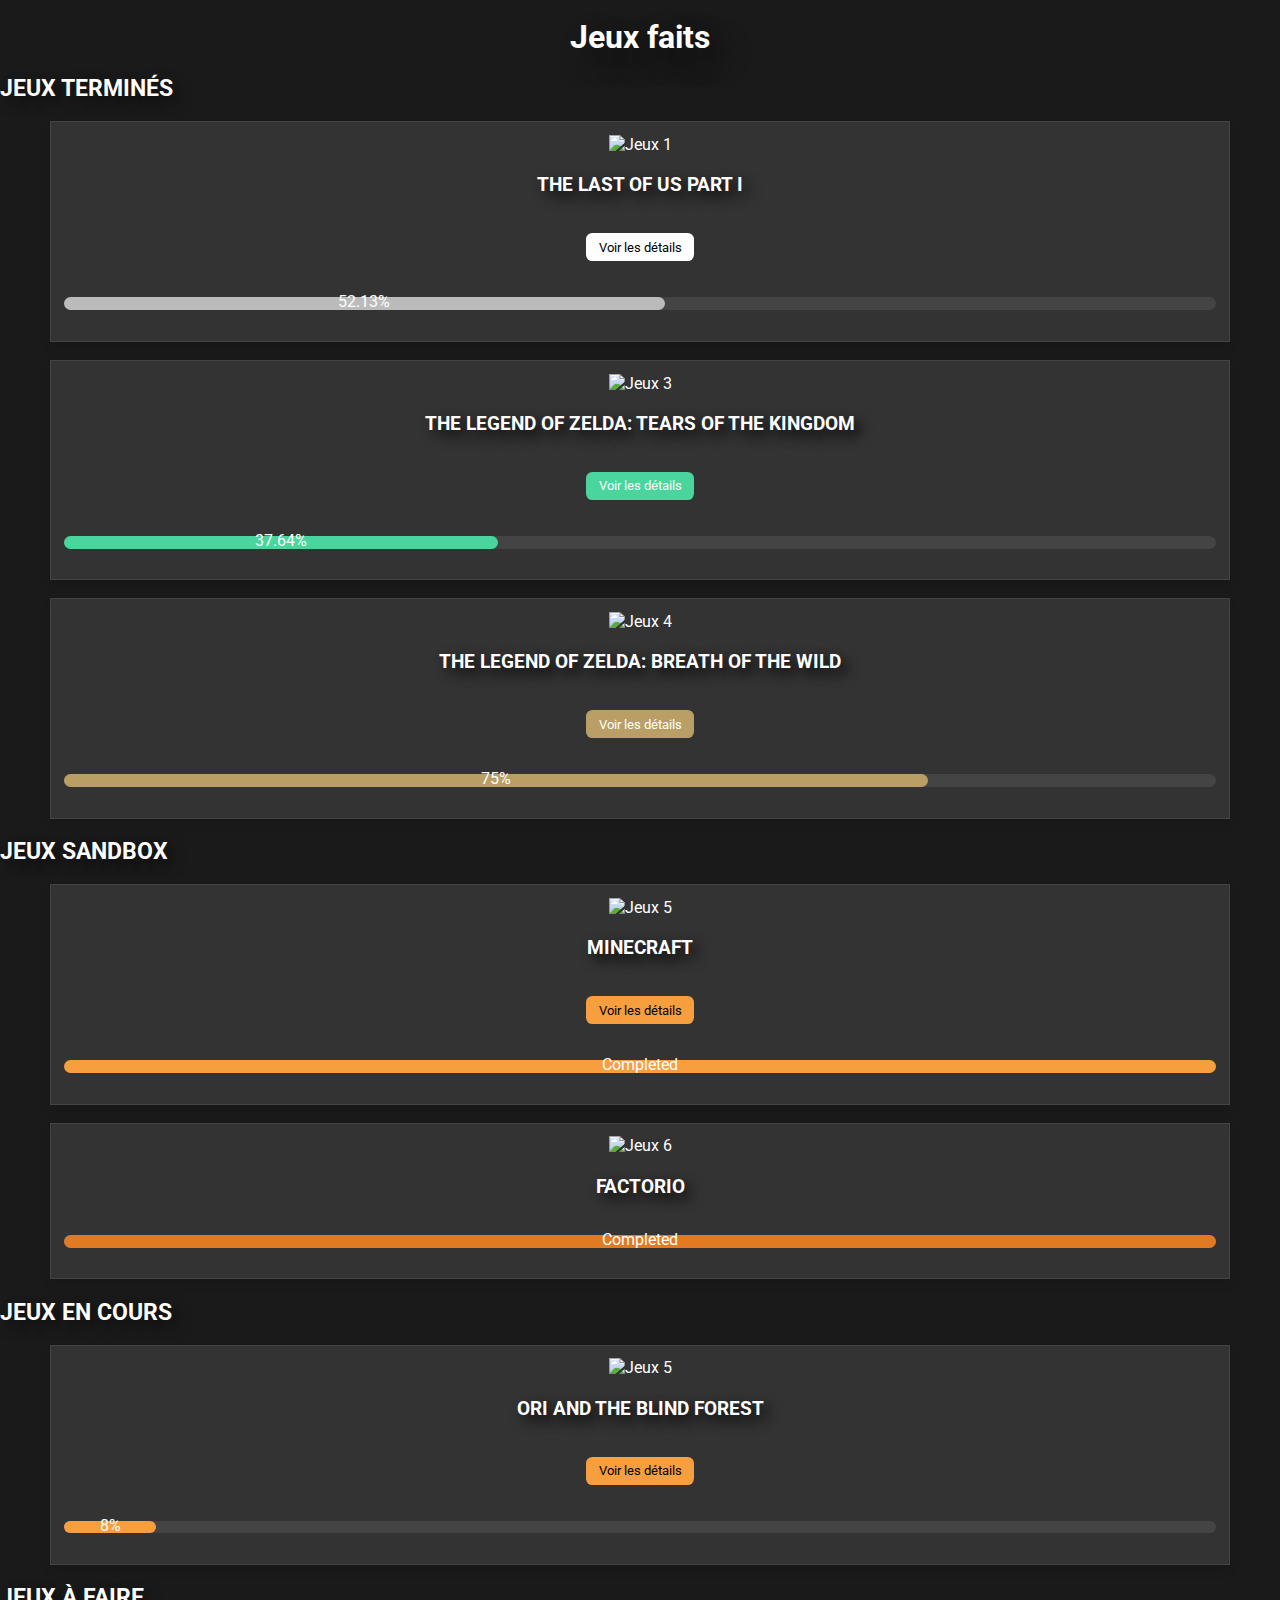
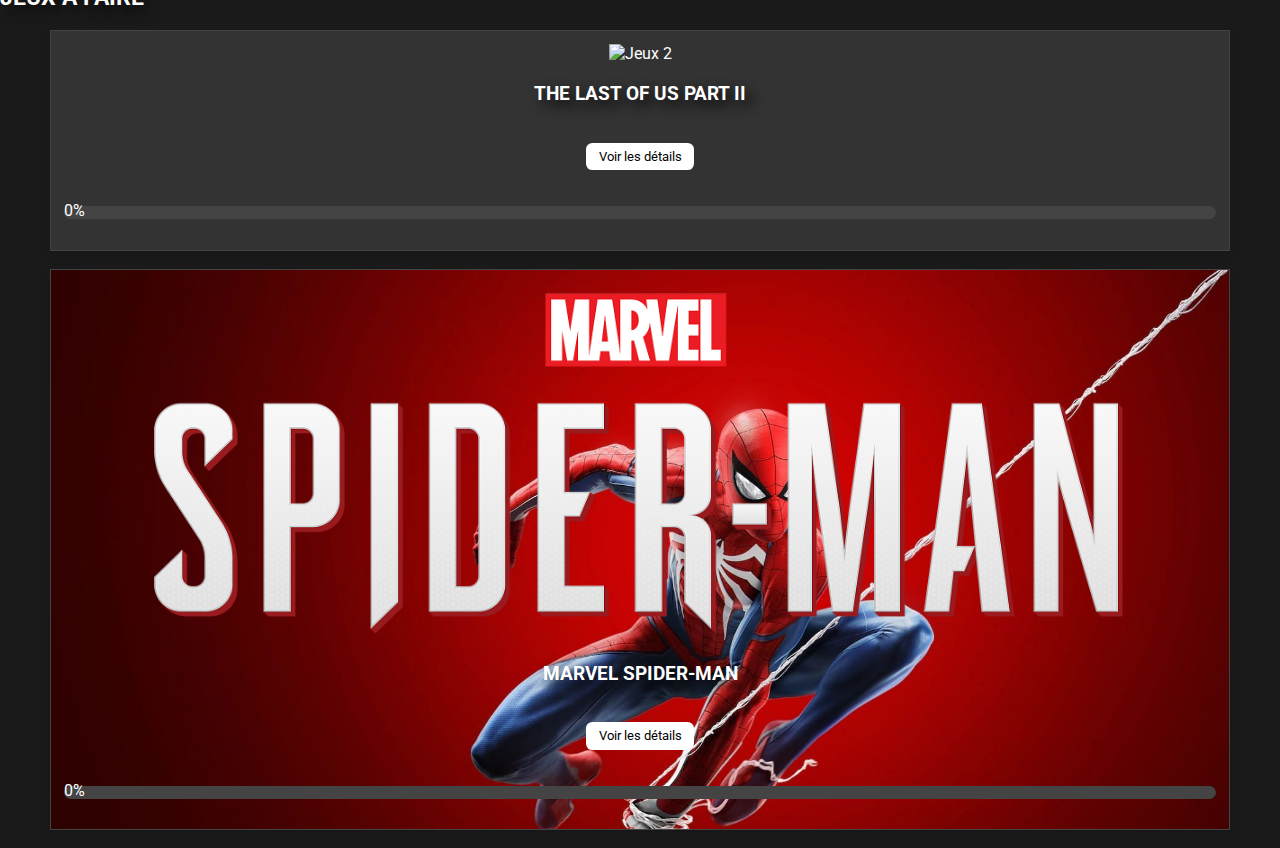
==== index.html @ 2095b4f0 "V1.2.1" ====
<!DOCTYPE html>
<html lang="fr">

<head>
    <meta charset="UTF-8">
    <meta name="viewport" content="width=device-width, initial-scale=1.0">
    <title>Klaivert All Games</title>
    <link rel="stylesheet" href="style.css"> <!-- Lien vers le fichier CSS externe -->
    <link href="https://fonts.googleapis.com/css?family=Roboto&display=swap" rel="stylesheet">
    <link rel="icon" href="logopage.png">
</head>

<body>
    <h1>Jeux faits</h1>

    <!-- Section "Jeux finis" -->
    <section id="jeux-finis">
        <h2>Jeux terminés</h2>
        <div class="jeu" id="jeutlou" data-progress="52.13%" data-background="TLOUbg.png">
            <img class="logo" src="TLOUlogo.png" alt="Jeux 1">
            <h3>The Last of Us Part I</h3>
            <button onclick="toggleDetails(1)">Voir les détails</button>
            <div id="details-jeu1" class="hidden-details">
                <p>Ville natale</p>

                <p>Zone de quarantaine</p>
                <h4>Artefacts: 2 sur 7</h4>
                <h4>Pendentifs des lucioles: 0 sur 3</h4>
                <h4>Conversations optionnelles: 2 sur 4</h4>

                <p>La périférie</p>
                <h4>Artefacts: 4 sur 9</h4>
                <h4>Pendentifs des lucioles: 2 sur 4</h4>
                <h4>Établis: 1 sur 1</h4>
                <h4>Porte au surin et coffres: 1 sur 3</h4>
                <h4>Conversations optionnelles: 1 sur 4</h4>

                <p>La ville de Bill</p>
                <h4>Artefacts: 7 sur 11</h4>
                <h4>Pendentifs des lucioles: 1 sur 3</h4>
                <h4>Manuel d'entraînement: 1 sur 1</h4>
                <h4>Établis: 1 sur 1</h4>
                <h4>Porte au surin et coffres: 1 sur 3</h4>
                <h4>Conversations optionnelles: 2 sur 5</h4>

                <p>Pittsburgh</p>
                <h4>Artefacts: 7 sur 17</h4>
                <h4>Pendentifs des lucioles: 0 sur 3</h4>
                <h4>BD: 1 sur 3</h4>
                <h4>Manuel d'entraînement: 3 sur 4</h4>
                <h4>Établis: 3 sur 3</h4>
                <h4>Porte au surin et coffres: 1 sur 5</h4>
                <h4>Conversations optionnelles: 2 sur 14</h4>

                <p>La banlieue</p>
                <h4>Artefacts: 8 sur 10</h4>
                <h4>Pendentifs des lucioles: 0 sur 4</h4>
                <h4>BD: 1 sur 2</h4>
                <h4>Manuel d'entraînement: 1 sur 2</h4>
                <h4>Établis: 1 sur 1</h4>
                <h4>Coffres: 1 sur 1</h4>
                <h4>Conversations optionnelles: 1 sur 4</h4>

                <p>Le barrage de Tommy</p>
                <h4>Artefacts: 1 sur 2</h4>
                <h4>Pendentifs des lucioles: 1 sur 2</h4>
                <h4>BD: 1 sur 2</h4>
                <h4>Manuel d'entraînement: 1 sur 1</h4>
                <h4>Établis: 1 sur 1</h4>
                <h4>Porte au surin: 1 sur 1</h4>
                <h4>Conversations optionnelles: 3 sur 4</h4>

                <p>L'université</p>
                <h4>Artefacts: 7 sur 9</h4>
                <h4>Pendentifs des lucioles: 4 sur 5</h4>
                <h4>BD: 0 sur 1</h4>
                <h4>Manuel d'entraînement: 2 sur 2</h4>
                <h4>Établis: 0 sur 2</h4>
                <h4>Porte au surin: 1 sur 1</h4>
                <h4>Conversations optionnelles: 3 sur 3</h4>

                <p>Station en bord de lac</p>
                <h4>Artefacts: 10 sur 10</h4>
                <h4>Pendentifs des lucioles: 0 sur 2</h4>
                <h4>BD: 0 sur 2</h4>
                <h4>Manuel d'entraînement: 0 sur 1</h4>
                <h4>Porte au surin: 0 sur 1</h4>
                <h4>Conversations optionnelles: 1 sur 1</h4>

                <p>Dépôt de bus</p>
                <h4>Artefacts: 4 sur 4</h4>
                <h4>Pendentifs des lucioles: 0 sur 3</h4>
                <h4>BD: 0 sur 2</h4>
                <h4>Manuel d'entraînement: 2 sur 2</h4>
                <h4>Établis: 2 sur 2</h4>
                <h4>Porte au surin: 0 sur 1</h4>
                <h4>Conversations optionnelles: 6 sur 6</h4>

                <p>Le laboratoire des lucioles</p>
                <h4>Artefacts: 3 sur 4</h4>
                <h4>Pendentifs des lucioles: 0 sur 1</h4>
                <h4>Porte au surin: 0 sur 1</h4>

                <p>Total: 110 sur 211</p>

            </div>
            <div class="progress-bar">
                <div class="progress" style="width: 100%;"></div>
            </div>
        </div>

        <div class="jeu" id="jeutotk" data-progress="37.64%" data-background="totkbg.png">
            <img class="logo" src="totklogo.png" alt="Jeux 3">
            <h3>The Legend of Zelda: Tears of the Kingdom</h3>
            <button onclick="toggleDetails(3)">Voir les détails</button>
            <div id="details-jeu3" class="hidden-details">
                <p>Informations supplémentaires sur le jeu en cours.</p>
                <p>Quêtes principales terminées : 4/10</p>
                <p>Autres détails du jeu en cours.</p>
            </div>
            <div class="progress-bar">
                <div class="progress" style="width: 50%;"></div>
            </div>
        </div>

        <div class="jeu" id="jeubotw" data-progress="75%" data-background="botwbg.png">
            <img class="logo" src="botwlogo.png" alt="Jeux 4">
            <h3>The Legend of Zelda: Breath of the Wild</h3>
            <button onclick="toggleDetails(4)">Voir les détails</button>
            <div id="details-jeu4" class="hidden-details">
                <p>Informations supplémentaires sur le jeu en cours.</p>
                <p>Quêtes principales terminées : 6/8</p>
                <p>Autres détails du jeu en cours.</p>
            </div>
            <div class="progress-bar">
                <div class="progress" style="width: 75%;"></div>
            </div>
        </div>

        <h2>Jeux Sandbox</h2>
        
        <div class="jeu" id="jeuMC" data-progress="Completed" data-background="MCbg.png">
            <img class="logo" src="mclogo.png" alt="Jeux 5">
            <h3>Minecraft</h3>
            <button onclick="toggleDetails(5)">Voir les détails</button>
            <div id="details-jeu5" class="hidden-details">
                <p>+2000h.</p>
            </div>
            <div class="progress-bar">
                <div class="progress" style="width: 100%;"></div>
            </div>
        </div>

        <div class="jeu" id="jeuFactorio" data-progress="Completed" data-background="factoriobg.png">
            <img class="logo" src="factoriologo.png" alt="Jeux 6">
            <h3>Factorio</h3>
            <div class="progress-bar">
                <div class="progress" style="width: 100%;"></div>
            </div>
        </div>


        <!-- Ajouter d'autres jeux terminés ici -->
    </section>

    <!-- Section "Jeux en cours" -->
    <section id="jeux-en-cours">
        <h2>Jeux en cours</h2>

        <div class="jeu" id="jeuoritbf" data-progress="8%" data-background="oriTBF.png">
            <img class="logo" src="oriTBFlogo.png" alt="Jeux 5">
            <h3>Ori and the Blind Forest</h3>
            <button onclick="toggleDetails(5)">Voir les détails</button>
            <div id="details-jeu5" class="hidden-details">
                <p>détails du jeu en cours.</p>
            </div>
            <div class="progress-bar">
                <div class="progress" style="width: 75%;"></div>
            </div>
        </div>

        <!-- Ajouter d'autres jeux en cours ici -->
    </section>

    <!-- Section "Jeux à faire" -->
    <section id="jeux-a-faire">
        <h2>Jeux à faire</h2>
        <div class="jeu" id="jeutlou2" data-progress="0%" data-background="TLOU2bg.png">
            <img class="logo" src="TLOU2logo.png" alt="Jeux 2">
            <h3>The Last of Us Part II</h3>
            <button onclick="toggleDetails(2)">Voir les détails</button>
            <div id="details-jeu2" class="hidden-details">
                <p>Jeux a faire</p>

            </div>
            <div class="progress-bar">
                <div class="progress" style="width: 100%;"></div>
            </div>
        </div>

        <div class="jeu" id="jeutSpiderman" data-progress="0%" data-background="Marvel_Spider-Man_bg.png">
            <img class="logo" src="Marvel_Spider-Man_Logo.png" alt="Jeux ">
            <h3>Marvel Spider-Man</h3>
            <button onclick="toggleDetails(7)">Voir les détails</button>
            <div id="details-jeu7" class="hidden-details">
                <p>Jeux a faire</p>
            </div>
            <div class="progress-bar">
                <div class="progress" style="width: 100%;"></div>
            </div>
        </div>
        <!-- Ajouter d'autres jeux à faire ici -->
    </section>

    <script>
        function toggleDetails(gameNumber) {
            const details = document.getElementById(`details-jeu${gameNumber}`);
            details.classList.toggle("hidden-details");
        }

        // JavaScript pour calculer automatiquement le pourcentage de progression
        const jeuElements = document.querySelectorAll(".jeu");

        jeuElements.forEach((jeuElement) => {
            const progressBar = jeuElement.querySelector(".progress-bar .progress");
            const progressValue = jeuElement.getAttribute("data-progress");
            const background = jeuElement.getAttribute("data-background");
            progressBar.style.width = progressValue;
            progressBar.textContent = progressValue;
            jeuElement.style.backgroundImage = `url(${background})`;
        });
    </script>
</body>

</html>
---- style.css ----
body {
    font-family: Arial, sans-serif;
    margin: 0;
    padding: 0;
    background-color: hsl(0, 0%, 10%);
    color: #fff;
}

body, h1, h2, h3, p, button {
    font-family: 'Roboto', sans-serif;
}

/* Styles pour les titres (h1, h2, h3) */
h1 {
    text-align: center;
    font-size: 2.5vw; /* Taille ajustée en fonction de la largeur de la vue */
    margin: 2vh 0;
    text-shadow: 1vw 1vw 2vw rgba(0, 0, 0, 0.5); /* Ombre ajustée en fonction de la largeur de la vue */
}

h2, h3 {
    font-size: 1.5vw; /* Taille ajustée en fonction de la largeur de la vue */
    text-transform: uppercase;
    text-shadow: 0.5vw 0.5vw 1vw rgba(0, 0, 0, 1);
}

/* Styles pour les jeux */
.jeu {
    border: 1px solid #444;
    padding: 1vw; /* Marge intérieure ajustée en fonction de la largeur de la vue */
    margin: 2vh auto; /* Centrer le jeu par rapport à la page en ajoutant des marges automatiques */
    display: flex;
    flex-direction: column;
    align-items: center;
    text-align: center;
    background-color: #333;
    box-shadow: 0 0.5vw 0.75vw rgba(0, 0, 0, 0.1); /* Ombre ajustée en fonction de la largeur de la vue */
    max-width: 90%; /* Largeur ajustée à 90% de la largeur de la vue */
    background-size: cover; /* Ajuste la taille de l'image de fond pour couvrir la zone */
}

.logo {
    max-height: 40vh; /* Limite la hauteur du logo à 10% de la hauteur de la vue */
}

/* Styles pour les images */
img {
    max-width: 100%;
    height: auto;
    transition: transform 0.2s;
}

img:hover {
    transform: scale(1.1);
}

/* Styles pour les barres de progression */
.progress-bar {
    width: 100%;
    height: 1vw; /* Hauteur ajustée en fonction de la largeur de la vue */
    background-color: #444;
    margin: 2vh 0;
    border-radius: 3vw; /* Rayon de la bordure ajusté en fonction de la largeur de la vue */
}

.progress {
    height: 100%;
    text-align: center;
    line-height: 0.75vw; /* Hauteur de ligne ajustée en fonction de la largeur de la vue */
    border-radius: 0.8vw; /* Rayon de la bordure ajusté en fonction de la largeur de la vue */
    animation: loadProgress 2s ease-in-out;
}

@keyframes loadProgress {
    from {
        width: 0;
    }
    to {
        width: 100%;
    }
}

/* Styles pour les boutons "Voir les détails" */
button {
    border: none;
    padding: 0.5vw 1vw; /* Taille ajustée en fonction de la largeur de la vue */
    cursor: pointer;
    margin: 2vh 0;
    border-radius: 0.5vw; /* Rayon de la bordure ajusté en fonction de la largeur de la vue */
}

/* Styles pour les détails cachés */
.hidden-details {
    display: none;
}

.hidden-details p {
    animation: fadeIn 1s;
}

@keyframes fadeIn {
    from {
        opacity: 0;
    }
    to {
        opacity: 1;
    }
}

/* Styles pour les sections "Jeux finis", "Jeux en cours" et "Jeux à faire" */
section h2 {
    font-size: 1.8vw; /* Taille ajustée en fonction de la largeur de la vue */
    text-transform: uppercase;
    text-shadow: 0.5vw 0.5vw 1vw rgba(0, 0, 0, 0.5); /* Ombre ajustée en fonction de la largeur de la vue */
}

h4 {
    font-size: 1.2vw; /* Taille du sous-titre ajustée en fonction de la largeur de la vue */
    font-weight: bold;
    color: #ffffff;
    margin: 0;
}

p {
    font-size: 1.5vw; /* Taille du sous-titre ajustée en fonction de la largeur de la vue */
    font-weight: bold;
    color: #ffffff;
    text-decoration: underline; /* Ajout de l'effet de soulignement */
}

/* Style pour TOTK */
#jeutotk button {
    background-color: #49D59C;
    color: #fff;
}
#jeutotk .progress {
    background-color: #49D59C; 
}
#jeutotk h3:hover {
    color: #ffffff; 
    -webkit-text-stroke: 1px #49D59C;
    
}
#jeutotk button:hover {
    background-color: #2F8762;
}

/* Style pour BOTW */
#jeubotw button {
    background-color: #B99F65;
    color: #fff;
}
#jeubotw .progress {
    background-color: #B99F65;
}
#jeubotw h3:hover {
    color: #B99F65;
    -webkit-text-stroke: 1px #B99F65
}
#jeubotw button:hover {
    background-color: #847048;
}

/* Style pour TLOU */
#jeutlou button {
    background-color: #ffffff;
    color: #000000;
}
#jeutlou .progress {
    background-color: #bbbbbb;
}
#jeutlou h3:hover {
    color: #bbbbbb;
    -webkit-text-stroke: 1px #bbbbbb
}
#jeutlou button:hover {
    background-color: #5d5d5d;
}

/* Style pour TLOUII */
#jeutlou2 button {
    background-color: #ffffff;
    color: #000000;
}
#jeutlou2 .progress {
    background-color: #bbbbbb;
}
#jeutlou2 h3:hover {
    color: #bbbbbb;
    -webkit-text-stroke: 1px #bbbbbb
}
#jeutlou2 button:hover {
    background-color: #5d5d5d;
}


/* Style pour ORI TBF */
#jeuoritbf button {
    background-color: #F79E3F;
    color: #000000;
}
#jeuoritbf .progress {
    background-color: #F79E3F;
}
#jeuoritbf h3:hover {
    color: #F79E3F;
    -webkit-text-stroke: 1px #F79E3F
}
#jeuoritbf button:hover {
    background-color: #DB8A39;
}

/* Style pour ORI TBF */
#jeuMC button {
    background-color: #F79E3F;
    color: #000000;
}
#jeuMC .progress {
    background-color: #F79E3F;
}
#jeuMC h3:hover {
    color: #39aadb;
    -webkit-text-stroke: 1px #39aadb
}
#jeuMC button:hover {
    background-color: #39aadb;
}

/* Style pour ORI TBF */
#jeuFactorio button {
    background-color: #E27A22;
    color: #000000;
}
#jeuFactorio .progress {
    background-color: #E27A22;
}
#jeuFactorio h3:hover {
    color: #E27A22;
    -webkit-text-stroke: 1px #E27A22
}

/* Style pour TLOUII */
#jeutSpiderman button {
    background-color: #ffffff;
    color: #000000;
}
#jeutSpiderman .progress {
    background-color: #ffffff;
}
#jeutSpiderman h3:hover {
    color: #ffffff;
    -webkit-text-stroke: 1px #ffffff
}
#jeutSpiderman button:hover {
    background-color: #b6b6b6;
}
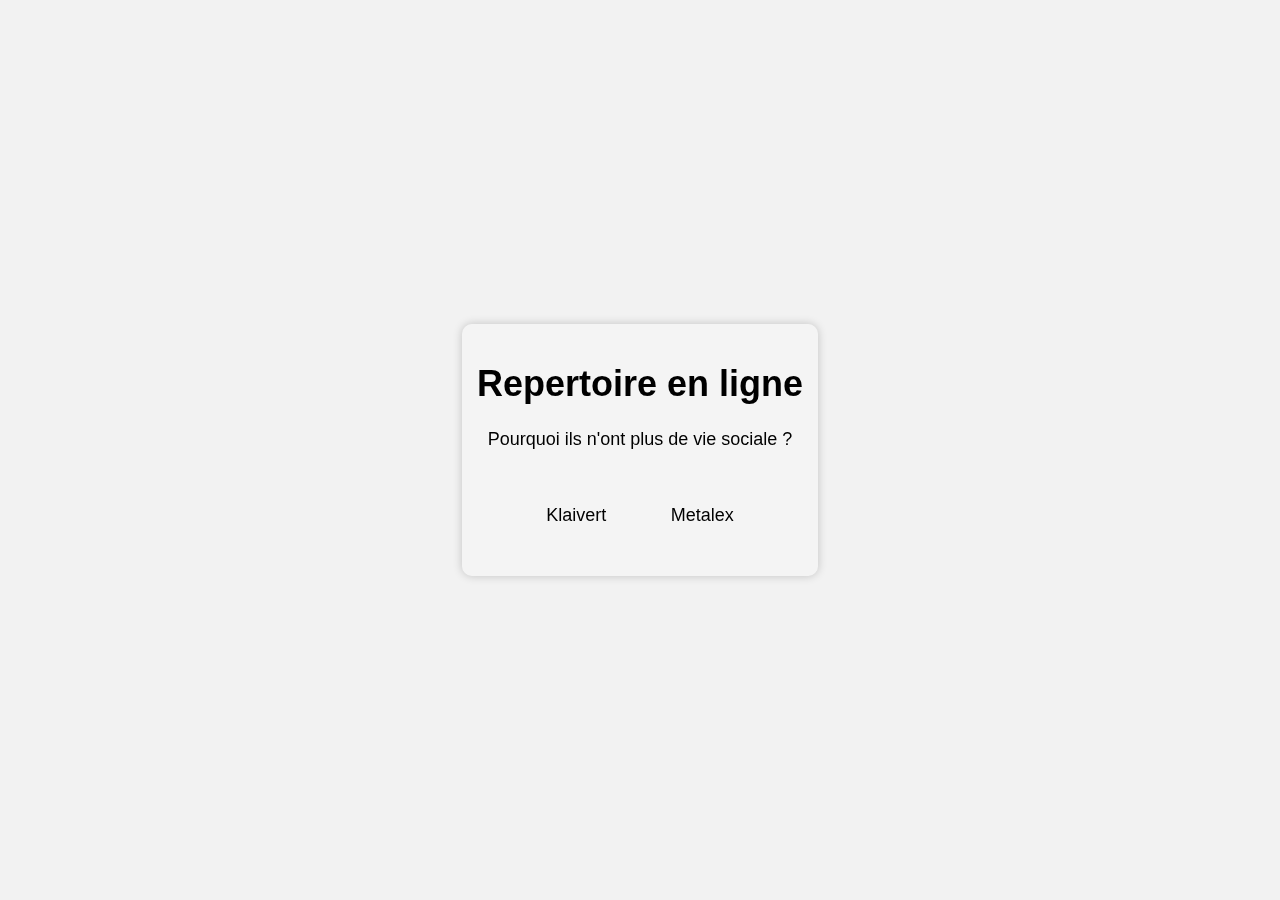
==== commit 5a6a0a6e: "V2.1" ====
--- a/index.html
+++ b/index.html
@@ -1,235 +1,24 @@
 <!DOCTYPE html>
-<html lang="fr">
+<html lang="en">
 
 <head>
     <meta charset="UTF-8">
     <meta name="viewport" content="width=device-width, initial-scale=1.0">
-    <title>Klaivert All Games</title>
-    <link rel="stylesheet" href="style.css"> <!-- Lien vers le fichier CSS externe -->
-    <link href="https://fonts.googleapis.com/css?family=Roboto&display=swap" rel="stylesheet">
+    <link rel="stylesheet" href="styles.css">
+    <title>Page d'Accueil</title>
+    <script src="background.js"></script>
     <link rel="icon" href="logopage.png">
 </head>
 
 <body>
-    <h1>Jeux faits</h1>
-
-    <!-- Section "Jeux finis" -->
-    <section id="jeux-finis">
-        <h2>Jeux terminés</h2>
-        <div class="jeu" id="jeutlou" data-progress="52.13%" data-background="TLOUbg.png">
-            <img class="logo" src="TLOUlogo.png" alt="Jeux 1">
-            <h3>The Last of Us Part I</h3>
-            <button onclick="toggleDetails(1)">Voir les détails</button>
-            <div id="details-jeu1" class="hidden-details">
-                <p>Ville natale</p>
-
-                <p>Zone de quarantaine</p>
-                <h4>Artefacts: 2 sur 7</h4>
-                <h4>Pendentifs des lucioles: 0 sur 3</h4>
-                <h4>Conversations optionnelles: 2 sur 4</h4>
-
-                <p>La périférie</p>
-                <h4>Artefacts: 4 sur 9</h4>
-                <h4>Pendentifs des lucioles: 2 sur 4</h4>
-                <h4>Établis: 1 sur 1</h4>
-                <h4>Porte au surin et coffres: 1 sur 3</h4>
-                <h4>Conversations optionnelles: 1 sur 4</h4>
-
-                <p>La ville de Bill</p>
-                <h4>Artefacts: 7 sur 11</h4>
-                <h4>Pendentifs des lucioles: 1 sur 3</h4>
-                <h4>Manuel d'entraînement: 1 sur 1</h4>
-                <h4>Établis: 1 sur 1</h4>
-                <h4>Porte au surin et coffres: 1 sur 3</h4>
-                <h4>Conversations optionnelles: 2 sur 5</h4>
-
-                <p>Pittsburgh</p>
-                <h4>Artefacts: 7 sur 17</h4>
-                <h4>Pendentifs des lucioles: 0 sur 3</h4>
-                <h4>BD: 1 sur 3</h4>
-                <h4>Manuel d'entraînement: 3 sur 4</h4>
-                <h4>Établis: 3 sur 3</h4>
-                <h4>Porte au surin et coffres: 1 sur 5</h4>
-                <h4>Conversations optionnelles: 2 sur 14</h4>
-
-                <p>La banlieue</p>
-                <h4>Artefacts: 8 sur 10</h4>
-                <h4>Pendentifs des lucioles: 0 sur 4</h4>
-                <h4>BD: 1 sur 2</h4>
-                <h4>Manuel d'entraînement: 1 sur 2</h4>
-                <h4>Établis: 1 sur 1</h4>
-                <h4>Coffres: 1 sur 1</h4>
-                <h4>Conversations optionnelles: 1 sur 4</h4>
-
-                <p>Le barrage de Tommy</p>
-                <h4>Artefacts: 1 sur 2</h4>
-                <h4>Pendentifs des lucioles: 1 sur 2</h4>
-                <h4>BD: 1 sur 2</h4>
-                <h4>Manuel d'entraînement: 1 sur 1</h4>
-                <h4>Établis: 1 sur 1</h4>
-                <h4>Porte au surin: 1 sur 1</h4>
-                <h4>Conversations optionnelles: 3 sur 4</h4>
-
-                <p>L'université</p>
-                <h4>Artefacts: 7 sur 9</h4>
-                <h4>Pendentifs des lucioles: 4 sur 5</h4>
-                <h4>BD: 0 sur 1</h4>
-                <h4>Manuel d'entraînement: 2 sur 2</h4>
-                <h4>Établis: 0 sur 2</h4>
-                <h4>Porte au surin: 1 sur 1</h4>
-                <h4>Conversations optionnelles: 3 sur 3</h4>
-
-                <p>Station en bord de lac</p>
-                <h4>Artefacts: 10 sur 10</h4>
-                <h4>Pendentifs des lucioles: 0 sur 2</h4>
-                <h4>BD: 0 sur 2</h4>
-                <h4>Manuel d'entraînement: 0 sur 1</h4>
-                <h4>Porte au surin: 0 sur 1</h4>
-                <h4>Conversations optionnelles: 1 sur 1</h4>
-
-                <p>Dépôt de bus</p>
-                <h4>Artefacts: 4 sur 4</h4>
-                <h4>Pendentifs des lucioles: 0 sur 3</h4>
-                <h4>BD: 0 sur 2</h4>
-                <h4>Manuel d'entraînement: 2 sur 2</h4>
-                <h4>Établis: 2 sur 2</h4>
-                <h4>Porte au surin: 0 sur 1</h4>
-                <h4>Conversations optionnelles: 6 sur 6</h4>
-
-                <p>Le laboratoire des lucioles</p>
-                <h4>Artefacts: 3 sur 4</h4>
-                <h4>Pendentifs des lucioles: 0 sur 1</h4>
-                <h4>Porte au surin: 0 sur 1</h4>
-
-                <p>Total: 110 sur 211</p>
-
-            </div>
-            <div class="progress-bar">
-                <div class="progress" style="width: 100%;"></div>
-            </div>
+    <div class="container">
+        <h1 class="color-change">Repertoire en ligne</h1>
+        <p class="color-change">Pourquoi ils n'ont plus de vie sociale ?</p>
+        <div class="button-container">
+            <a href="klaivert.html" class="special-button">Klaivert</a>
+            <a href="metalex.html" class="special-button">Metalex</a>
         </div>
-
-        <div class="jeu" id="jeutotk" data-progress="37.64%" data-background="totkbg.png">
-            <img class="logo" src="totklogo.png" alt="Jeux 3">
-            <h3>The Legend of Zelda: Tears of the Kingdom</h3>
-            <button onclick="toggleDetails(3)">Voir les détails</button>
-            <div id="details-jeu3" class="hidden-details">
-                <p>Informations supplémentaires sur le jeu en cours.</p>
-                <p>Quêtes principales terminées : 4/10</p>
-                <p>Autres détails du jeu en cours.</p>
-            </div>
-            <div class="progress-bar">
-                <div class="progress" style="width: 50%;"></div>
-            </div>
-        </div>
-
-        <div class="jeu" id="jeubotw" data-progress="75%" data-background="botwbg.png">
-            <img class="logo" src="botwlogo.png" alt="Jeux 4">
-            <h3>The Legend of Zelda: Breath of the Wild</h3>
-            <button onclick="toggleDetails(4)">Voir les détails</button>
-            <div id="details-jeu4" class="hidden-details">
-                <p>Informations supplémentaires sur le jeu en cours.</p>
-                <p>Quêtes principales terminées : 6/8</p>
-                <p>Autres détails du jeu en cours.</p>
-            </div>
-            <div class="progress-bar">
-                <div class="progress" style="width: 75%;"></div>
-            </div>
-        </div>
-
-        <h2>Jeux Sandbox</h2>
-        
-        <div class="jeu" id="jeuMC" data-progress="Completed" data-background="MCbg.png">
-            <img class="logo" src="mclogo.png" alt="Jeux 5">
-            <h3>Minecraft</h3>
-            <button onclick="toggleDetails(5)">Voir les détails</button>
-            <div id="details-jeu5" class="hidden-details">
-                <p>+2000h.</p>
-            </div>
-            <div class="progress-bar">
-                <div class="progress" style="width: 100%;"></div>
-            </div>
-        </div>
-
-        <div class="jeu" id="jeuFactorio" data-progress="Completed" data-background="factoriobg.png">
-            <img class="logo" src="factoriologo.png" alt="Jeux 6">
-            <h3>Factorio</h3>
-            <div class="progress-bar">
-                <div class="progress" style="width: 100%;"></div>
-            </div>
-        </div>
-
-
-        <!-- Ajouter d'autres jeux terminés ici -->
-    </section>
-
-    <!-- Section "Jeux en cours" -->
-    <section id="jeux-en-cours">
-        <h2>Jeux en cours</h2>
-
-        <div class="jeu" id="jeuoritbf" data-progress="8%" data-background="oriTBF.png">
-            <img class="logo" src="oriTBFlogo.png" alt="Jeux 5">
-            <h3>Ori and the Blind Forest</h3>
-            <button onclick="toggleDetails(5)">Voir les détails</button>
-            <div id="details-jeu5" class="hidden-details">
-                <p>détails du jeu en cours.</p>
-            </div>
-            <div class="progress-bar">
-                <div class="progress" style="width: 75%;"></div>
-            </div>
-        </div>
-
-        <!-- Ajouter d'autres jeux en cours ici -->
-    </section>
-
-    <!-- Section "Jeux à faire" -->
-    <section id="jeux-a-faire">
-        <h2>Jeux à faire</h2>
-        <div class="jeu" id="jeutlou2" data-progress="0%" data-background="TLOU2bg.png">
-            <img class="logo" src="TLOU2logo.png" alt="Jeux 2">
-            <h3>The Last of Us Part II</h3>
-            <button onclick="toggleDetails(2)">Voir les détails</button>
-            <div id="details-jeu2" class="hidden-details">
-                <p>Jeux a faire</p>
-
-            </div>
-            <div class="progress-bar">
-                <div class="progress" style="width: 100%;"></div>
-            </div>
-        </div>
-
-        <div class="jeu" id="jeutSpiderman" data-progress="0%" data-background="Marvel_Spider-Man_bg.png">
-            <img class="logo" src="Marvel_Spider-Man_Logo.png" alt="Jeux ">
-            <h3>Marvel Spider-Man</h3>
-            <button onclick="toggleDetails(7)">Voir les détails</button>
-            <div id="details-jeu7" class="hidden-details">
-                <p>Jeux a faire</p>
-            </div>
-            <div class="progress-bar">
-                <div class="progress" style="width: 100%;"></div>
-            </div>
-        </div>
-        <!-- Ajouter d'autres jeux à faire ici -->
-    </section>
-
-    <script>
-        function toggleDetails(gameNumber) {
-            const details = document.getElementById(`details-jeu${gameNumber}`);
-            details.classList.toggle("hidden-details");
-        }
-
-        // JavaScript pour calculer automatiquement le pourcentage de progression
-        const jeuElements = document.querySelectorAll(".jeu");
-
-        jeuElements.forEach((jeuElement) => {
-            const progressBar = jeuElement.querySelector(".progress-bar .progress");
-            const progressValue = jeuElement.getAttribute("data-progress");
-            const background = jeuElement.getAttribute("data-background");
-            progressBar.style.width = progressValue;
-            progressBar.textContent = progressValue;
-            jeuElement.style.backgroundImage = `url(${background})`;
-        });
-    </script>
+    </div>
 </body>
 
 </html>--- a/styles.css
+++ b/styles.css
@@ -0,0 +1,58 @@
+body {
+    font-family: Arial, sans-serif;
+    background-color: #f2f2f2; /* Couleur de secours si JavaScript n'est pas disponible */
+    margin: 0;
+    padding: 0;
+    display: flex;
+    justify-content: center;
+    align-items: center;
+    height: 100vh;
+    background-size: 100% 100%;
+    color: inherit;
+}
+
+.container {
+    text-align: center;
+    padding: 20px;
+    border-radius: 10px;
+    box-shadow: 0 0 10px rgba(0, 0, 0, 0.2);
+    
+    background-color: rgba(255, 255, 255, 0.2); /* Couleur de fond avec une opacité (alpha) de 0.7 */
+    backdrop-filter: blur(5px); /* Effet de flou */
+    padding: 15px;
+    border-radius: 10px;
+}
+
+
+h1, p, a {
+    color: inherit;
+}
+
+h1 {
+    font-size: 36px;
+}
+
+p {
+    font-size: 18px;
+}
+
+.button-container {
+    margin-top: 20px;
+    padding: 15px;
+    border-radius: 10px;
+}
+
+.special-button {
+    display: inline-block;
+    padding: 10px 20px;
+    border-radius: 5px;
+    margin: 10px;
+    font-size: 18px;
+    transition: background-color 0.3s ease;
+    text-decoration: none; /* Enlève le soulignement des lien */
+}
+
+/* Style des boutons lorsque la couleur est adaptée */
+.special-button.contrast-text {
+    text-decoration: none;
+}
